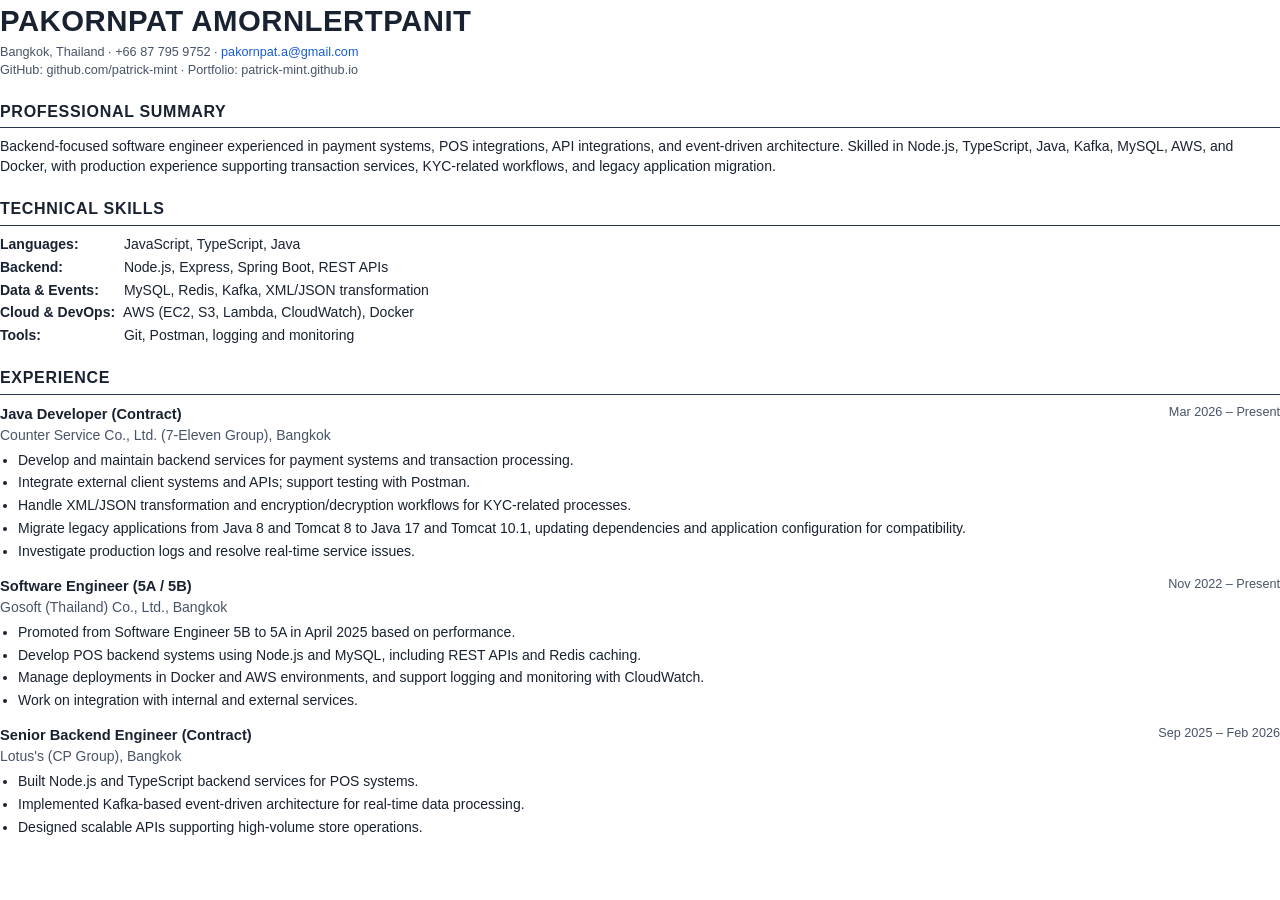
==== Resume/Resume.html @ e9336795 "Update resume and portfolio projects" ====
<!doctype html>
<html lang="en">
<head>
	<meta charset="utf-8">
	<title>Pakornpat Amornlertpanit — Resume</title>
	<style>
		@page { size: A4; margin: 16mm 17mm; }
		* { box-sizing: border-box; }
		body { color: #182230; font-family: Arial, Helvetica, sans-serif; font-size: 10.5pt; line-height: 1.42; margin: 0; }
		h1 { font-size: 22pt; letter-spacing: .5px; margin: 0 0 2px; }
		h2 { border-bottom: 1.5px solid #27364a; font-size: 12pt; letter-spacing: .7px; margin: 21px 0 9px; padding-bottom: 4px; text-transform: uppercase; }
		.contact { color: #475467; font-size: 9.5pt; }
		.contact a { color: #175cd3; text-decoration: none; }
		.summary { margin: 0; }
		.role { break-inside: avoid; margin: 0 0 14px; }
		.role-header { display: flex; justify-content: space-between; gap: 16px; }
		.role-title { font-size: 11pt; font-weight: 700; }
		.role-date { color: #475467; font-size: 9.5pt; text-align: right; white-space: nowrap; }
		.company { color: #475467; margin: 1px 0 5px; }
		ul { margin: 5px 0 0; padding-left: 18px; }
		li { margin: 3px 0; }
		.skills { display: grid; gap: 3px; }
		.skills strong { display: inline-block; min-width: 120px; }
		@media print { a { color: inherit !important; } }
	</style>
</head>
<body>
	<header>
		<h1>PAKORNPAT AMORNLERTPANIT</h1>
		<div class="contact">Bangkok, Thailand · +66 87 795 9752 · <a href="mailto:pakornpat.a@gmail.com">pakornpat.a@gmail.com</a></div>
		<div class="contact">GitHub: github.com/patrick-mint · Portfolio: patrick-mint.github.io</div>
	</header>

	<section>
		<h2>Professional Summary</h2>
		<p class="summary">Backend-focused software engineer experienced in payment systems, POS integrations, API integrations, and event-driven architecture. Skilled in Node.js, TypeScript, Java, Kafka, MySQL, AWS, and Docker, with production experience supporting transaction services, KYC-related workflows, and legacy application migration.</p>
	</section>

	<section>
		<h2>Technical Skills</h2>
		<div class="skills">
			<div><strong>Languages:</strong> JavaScript, TypeScript, Java</div>
			<div><strong>Backend:</strong> Node.js, Express, Spring Boot, REST APIs</div>
			<div><strong>Data &amp; Events:</strong> MySQL, Redis, Kafka, XML/JSON transformation</div>
			<div><strong>Cloud &amp; DevOps:</strong> AWS (EC2, S3, Lambda, CloudWatch), Docker</div>
			<div><strong>Tools:</strong> Git, Postman, logging and monitoring</div>
		</div>
	</section>

	<section>
		<h2>Experience</h2>
		<article class="role">
			<div class="role-header"><div class="role-title">Java Developer (Contract)</div><div class="role-date">Mar 2026 – Present</div></div>
			<div class="company">Counter Service Co., Ltd. (7-Eleven Group), Bangkok</div>
			<ul>
				<li>Develop and maintain backend services for payment systems and transaction processing.</li>
				<li>Integrate external client systems and APIs; support testing with Postman.</li>
				<li>Handle XML/JSON transformation and encryption/decryption workflows for KYC-related processes.</li>
				<li>Migrate legacy applications from Java 8 and Tomcat 8 to Java 17 and Tomcat 10.1, updating dependencies and application configuration for compatibility.</li>
				<li>Investigate production logs and resolve real-time service issues.</li>
			</ul>
		</article>
		<article class="role">
			<div class="role-header"><div class="role-title">Software Engineer (5A / 5B)</div><div class="role-date">Nov 2022 – Present</div></div>
			<div class="company">Gosoft (Thailand) Co., Ltd., Bangkok</div>
			<ul>
				<li>Promoted from Software Engineer 5B to 5A in April 2025 based on performance.</li>
				<li>Develop POS backend systems using Node.js and MySQL, including REST APIs and Redis caching.</li>
				<li>Manage deployments in Docker and AWS environments, and support logging and monitoring with CloudWatch.</li>
				<li>Work on integration with internal and external services.</li>
			</ul>
		</article>
		<article class="role">
			<div class="role-header"><div class="role-title">Senior Backend Engineer (Contract)</div><div class="role-date">Sep 2025 – Feb 2026</div></div>
			<div class="company">Lotus's (CP Group), Bangkok</div>
			<ul>
				<li>Built Node.js and TypeScript backend services for POS systems.</li>
				<li>Implemented Kafka-based event-driven architecture for real-time data processing.</li>
				<li>Designed scalable APIs supporting high-volume store operations.</li>
			</ul>
		</article>
	</section>
</body>
</html>
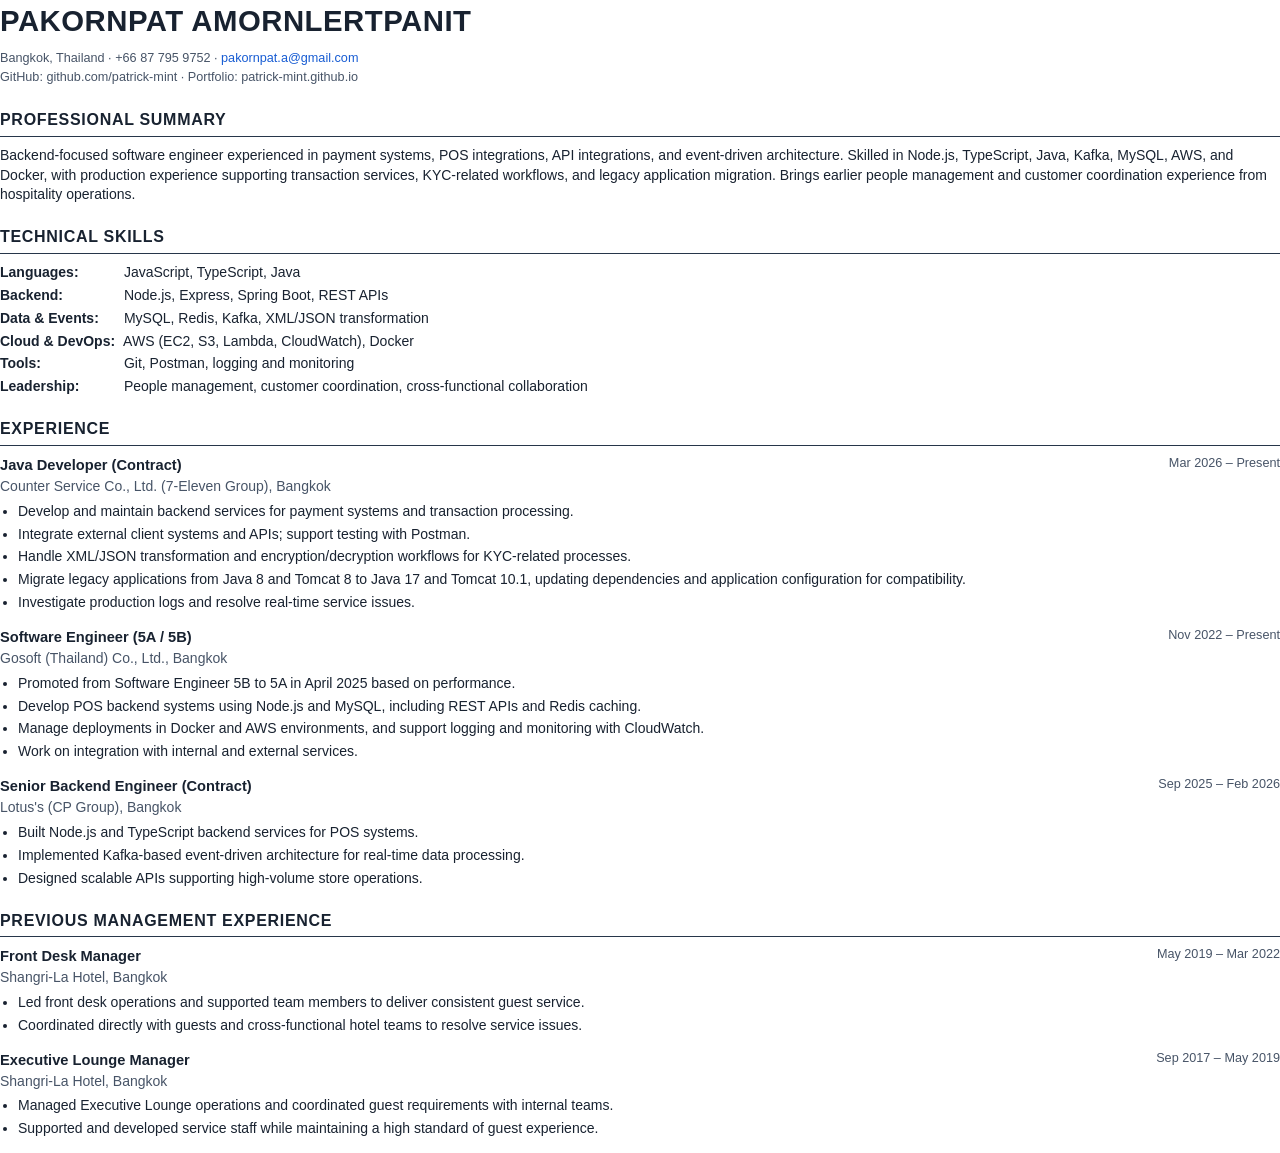
==== commit 1d5fe54d: "Add management experience to resume and portfolio" ====
--- a/Resume/Resume.html
+++ b/Resume/Resume.html
@@ -7,12 +7,14 @@
 		@page { size: A4; margin: 16mm 17mm; }
 		* { box-sizing: border-box; }
 		body { color: #182230; font-family: Arial, Helvetica, sans-serif; font-size: 10.5pt; line-height: 1.42; margin: 0; }
-		h1 { font-size: 22pt; letter-spacing: .5px; margin: 0 0 2px; }
+		h1 { font-size: 22pt; letter-spacing: .5px; margin: 0 0 7px; }
 		h2 { border-bottom: 1.5px solid #27364a; font-size: 12pt; letter-spacing: .7px; margin: 21px 0 9px; padding-bottom: 4px; text-transform: uppercase; }
-		.contact { color: #475467; font-size: 9.5pt; }
+		header { margin-bottom: 8px; }
+		.contact { color: #475467; font-size: 9.5pt; line-height: 1.55; }
 		.contact a { color: #175cd3; text-decoration: none; }
 		.summary { margin: 0; }
 		.role { break-inside: avoid; margin: 0 0 14px; }
+		.previous-management { break-before: page; }
 		.role-header { display: flex; justify-content: space-between; gap: 16px; }
 		.role-title { font-size: 11pt; font-weight: 700; }
 		.role-date { color: #475467; font-size: 9.5pt; text-align: right; white-space: nowrap; }
@@ -33,7 +35,7 @@
 
 	<section>
 		<h2>Professional Summary</h2>
-		<p class="summary">Backend-focused software engineer experienced in payment systems, POS integrations, API integrations, and event-driven architecture. Skilled in Node.js, TypeScript, Java, Kafka, MySQL, AWS, and Docker, with production experience supporting transaction services, KYC-related workflows, and legacy application migration.</p>
+		<p class="summary">Backend-focused software engineer experienced in payment systems, POS integrations, API integrations, and event-driven architecture. Skilled in Node.js, TypeScript, Java, Kafka, MySQL, AWS, and Docker, with production experience supporting transaction services, KYC-related workflows, and legacy application migration. Brings earlier people management and customer coordination experience from hospitality operations.</p>
 	</section>
 
 	<section>
@@ -44,6 +46,7 @@
 			<div><strong>Data &amp; Events:</strong> MySQL, Redis, Kafka, XML/JSON transformation</div>
 			<div><strong>Cloud &amp; DevOps:</strong> AWS (EC2, S3, Lambda, CloudWatch), Docker</div>
 			<div><strong>Tools:</strong> Git, Postman, logging and monitoring</div>
+			<div><strong>Leadership:</strong> People management, customer coordination, cross-functional collaboration</div>
 		</div>
 	</section>
 
@@ -80,5 +83,25 @@
 			</ul>
 		</article>
 	</section>
+
+	<section class="previous-management">
+		<h2>Previous Management Experience</h2>
+		<article class="role">
+			<div class="role-header"><div class="role-title">Front Desk Manager</div><div class="role-date">May 2019 – Mar 2022</div></div>
+			<div class="company">Shangri-La Hotel, Bangkok</div>
+			<ul>
+				<li>Led front desk operations and supported team members to deliver consistent guest service.</li>
+				<li>Coordinated directly with guests and cross-functional hotel teams to resolve service issues.</li>
+			</ul>
+		</article>
+		<article class="role">
+			<div class="role-header"><div class="role-title">Executive Lounge Manager</div><div class="role-date">Sep 2017 – May 2019</div></div>
+			<div class="company">Shangri-La Hotel, Bangkok</div>
+			<ul>
+				<li>Managed Executive Lounge operations and coordinated guest requirements with internal teams.</li>
+				<li>Supported and developed service staff while maintaining a high standard of guest experience.</li>
+			</ul>
+		</article>
+	</section>
 </body>
 </html>
